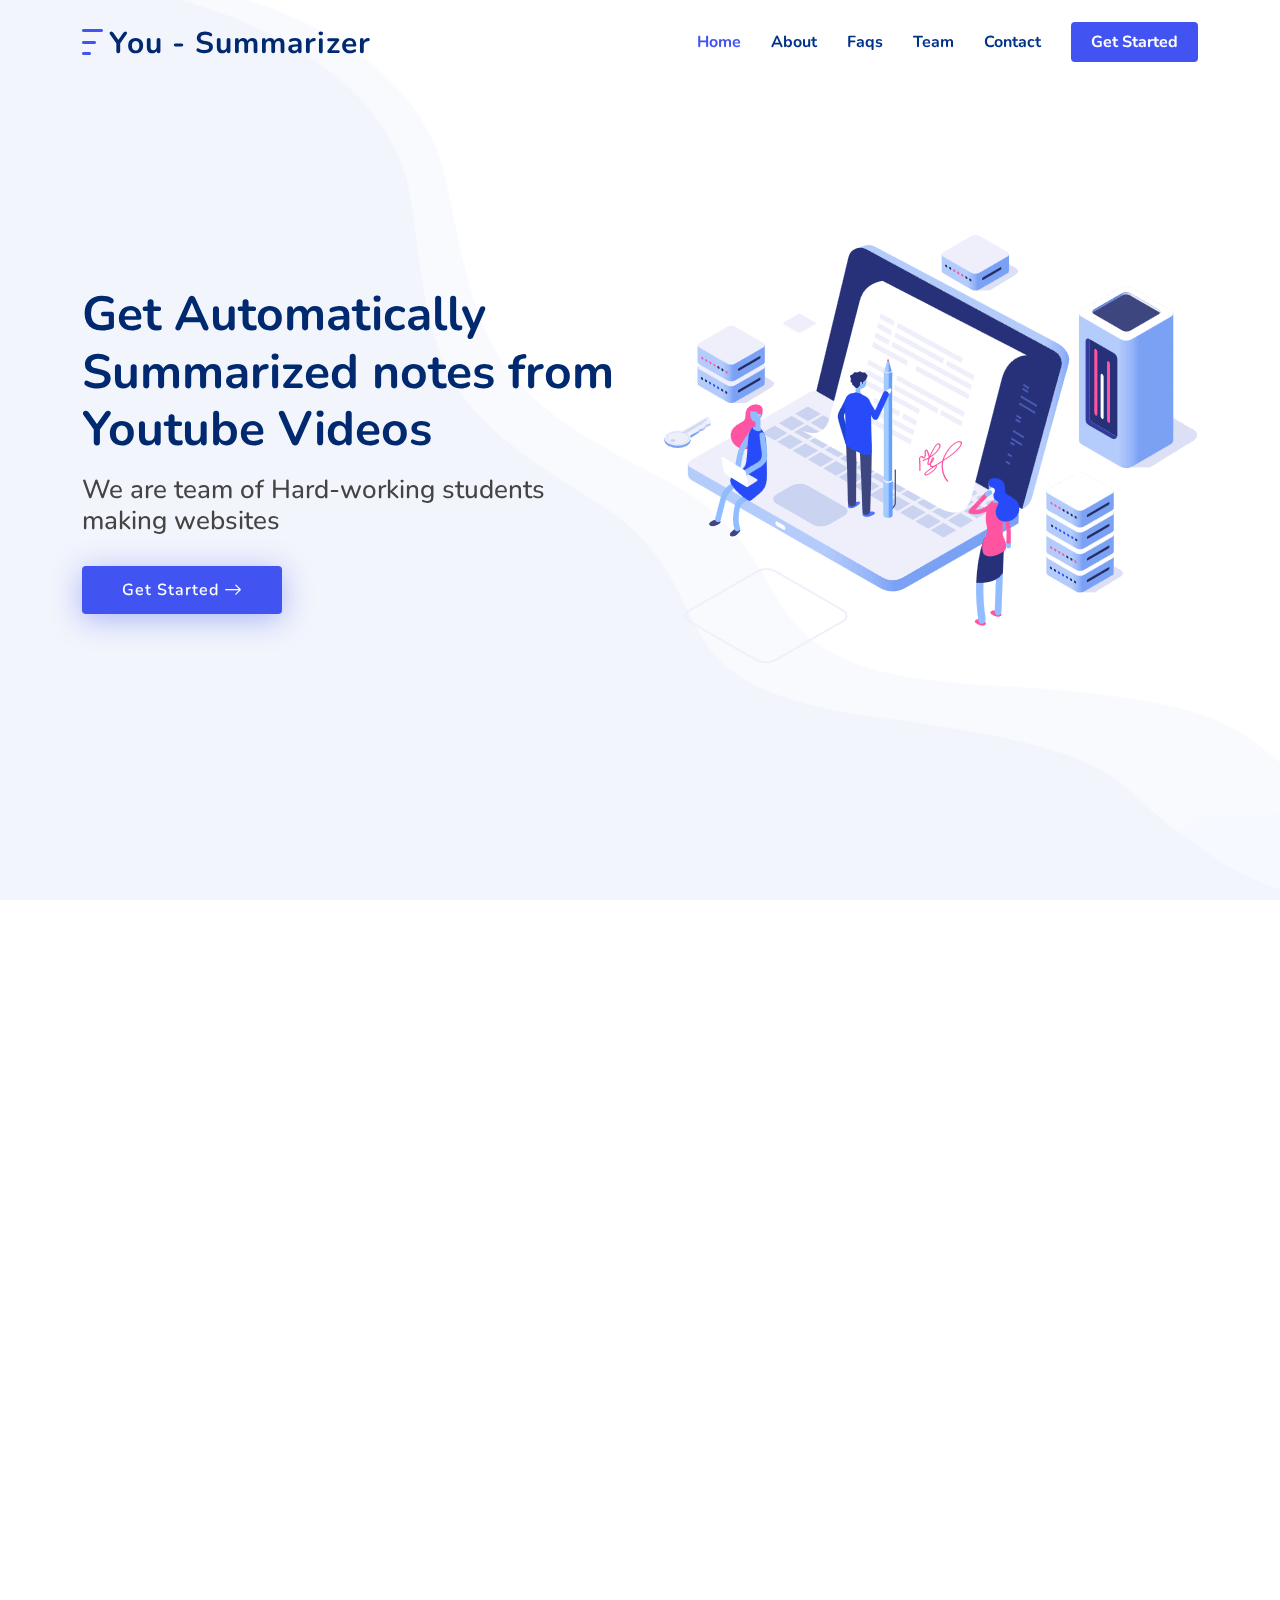
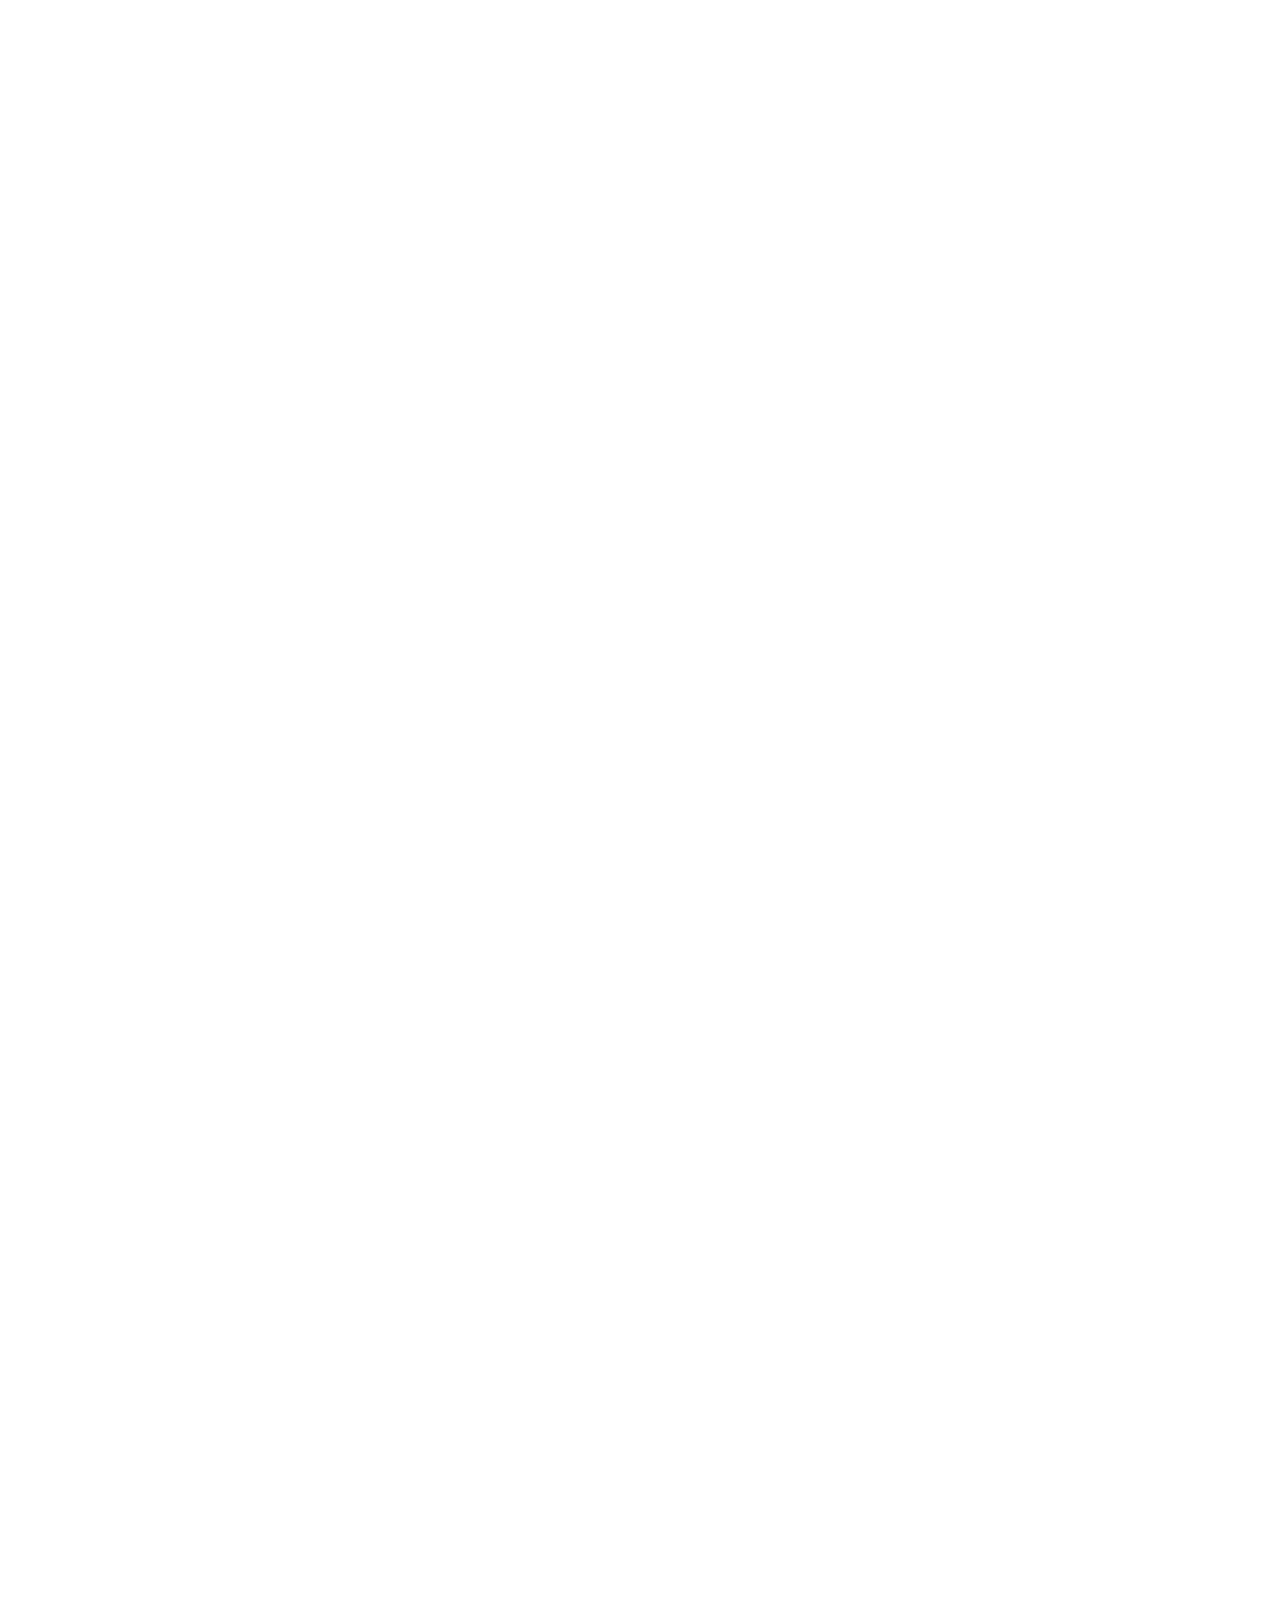
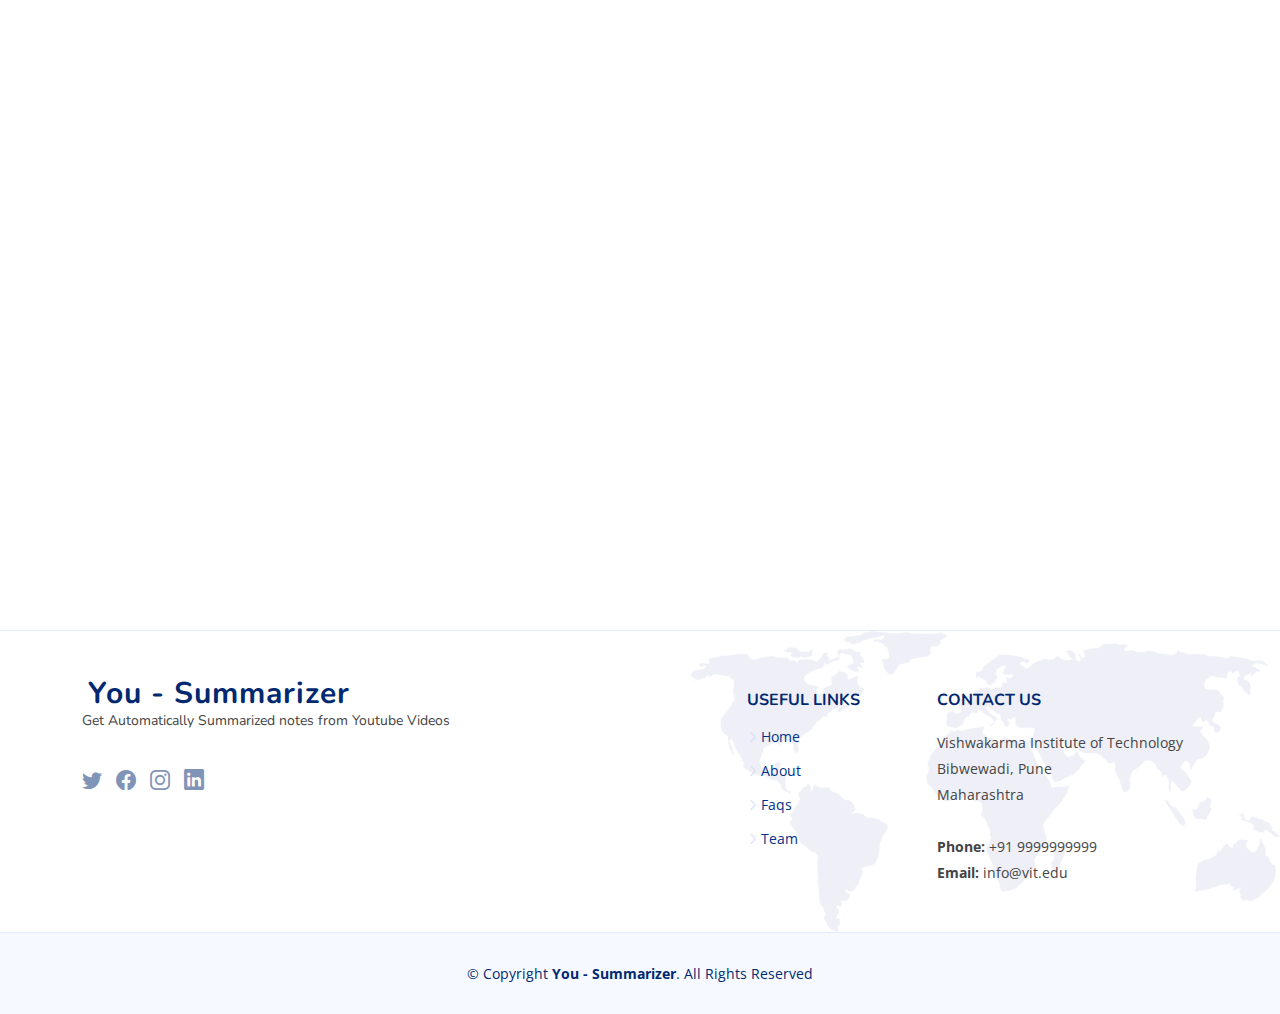
==== templates/index.html @ 644939af "Removed php" ====
<!DOCTYPE html>
<html lang="en">

<head>
  <meta charset="utf-8">
  <meta content="width=device-width, initial-scale=1.0" name="viewport">

  <title>You Summarizer</title>
  <meta content="" name="description">

  <meta content="" name="keywords">

  <!-- Favicons -->
  <link href="../static/assets/img/favicon.png" rel="icon">
  <link href="../static/assets/img/apple-touch-icon.png" rel="apple-touch-icon">

  <!-- Google Fonts -->
  <link href="https://fonts.googleapis.com/css?family=Open+Sans:300,300i,400,400i,600,600i,700,700i|Nunito:300,300i,400,400i,600,600i,700,700i|Poppins:300,300i,400,400i,500,500i,600,600i,700,700i" rel="stylesheet">

  <!-- Vendor CSS Files -->
  <link href="../static/assets/vendor/bootstrap/css/bootstrap.min.css" rel="stylesheet">
  <link href="../static/assets/vendor/bootstrap-icons/bootstrap-icons.css" rel="stylesheet">
  <link href="../static/assets/vendor/aos/aos.css" rel="stylesheet">
  <link href="../static/assets/vendor/remixicon/remixicon.css" rel="stylesheet">
  <link href="../static/assets/vendor/swiper/swiper-bundle.min.css" rel="stylesheet">
  <link href="../static/assets/vendor/glightbox/css/glightbox.min.css" rel="stylesheet">

  <!-- Template Main CSS File -->
  <link href="../static/assets/css/style.css" rel="stylesheet">

</head>

<body>

  <!-- ======= Header ======= -->
  <header id="header" class="header fixed-top">
    <div class="container-fluid container-xl d-flex align-items-center justify-content-between">

      <a href="index.html" class="logo d-flex align-items-center">
        <img src="../static/assets/img/logo.png" alt="">
        <span>You - Summarizer</span>
      </a>

      <nav id="navbar" class="navbar">
        <ul>
          <li><a class="nav-link scrollto active" href="#hero">Home</a></li>
          <li><a class="nav-link scrollto" href="#about">About</a></li>
          <li><a class="nav-link scrollto" href="#faq">Faqs</a></li>
          <li><a class="nav-link scrollto" href="#team">Team</a></li>
          <li><a class="nav-link scrollto" href="#contact">Contact</a></li>
          <li><a class="getstarted" href="/login-page">Get Started</a></li>
        </ul>
        <i class="bi bi-list mobile-nav-toggle"></i>
      </nav><!-- .navbar -->

    </div>
  </header><!-- End Header -->

  <!-- ======= Hero Section ======= -->
  <section id="hero" class="hero d-flex align-items-center">

    <div class="container">
      <div class="row">
        <div class="col-lg-6 d-flex flex-column justify-content-center">
          <h1 data-aos="fade-up">Get Automatically Summarized notes from Youtube Videos</h1>
          <h2 data-aos="fade-up" data-aos-delay="400">We are team of Hard-working students making websites</h2>
          <div data-aos="fade-up" data-aos-delay="600">
            <div class="text-center text-lg-start">
              <a href="#about" class="btn-get-started scrollto d-inline-flex align-items-center justify-content-center align-self-center">
                <span>Get Started</span>
                <i class="bi bi-arrow-right"></i>
              </a>
            </div>
          </div>
        </div>
        <div class="col-lg-6 hero-img" data-aos="zoom-out" data-aos-delay="200">
          <img src="../static/assets/img/hero-img.png" class="img-fluid" alt="">
        </div>
      </div>
    </div>

  </section><!-- End Hero -->

  <main id="main">

    <!-- ======= Values Section ======= -->
    <section id="about" class="values">

      <div class="container" data-aos="fade-up">

        <header class="section-header">
          <h2>About</h2>
          <p>How is it done</p>
        </header>

        <div class="row">

          <div class="col-lg-4">
            <div class="box" data-aos="fade-up" data-aos-delay="200">
              <img src="../static/assets/img/values-1.png" class="img-fluid" alt="">
              <h3>Login to your account</h3>
              <p><b>Easy and Secure.</b> Sign up if you are a new user!</p>
            </div>
          </div>
          <div class="col-lg-4 mt-4 mt-lg-0">
            <div class="box" data-aos="fade-up" data-aos-delay="400">
              <img src="../static/assets/img/values-2.png" class="img-fluid" alt="">
              <h3>Copy and Paste desired URL</h3>
              <p>Select any desired <b>Youtube Video</b> and just paste on the <b>Dashboard</b></p>
            </div>
          </div>

          <div class="col-lg-4 mt-4 mt-lg-0">
            <div class="box" data-aos="fade-up" data-aos-delay="600">
              <img src="../static/assets/img/values-3.png" class="img-fluid" alt="">
              <h3>Get Summarized notes on a click</h3>
              <p>Just a click away from getting <b>Summarized notes</b> from Youtube videos using <b>AI Technology!</b></p>
            </div>
          </div>

        </div>

      </div>

    </section><!-- End Values Section -->

    <!-- ======= Counts Section ======= -->
    <section id="counts" class="counts">
      <div class="container" data-aos="fade-up">

        <div class="row gy-4">

          <div class="col-lg-6 col-md-6">
            <div class="count-box" style="padding-left: 180px;">
              <i class="bi bi-emoji-smile"></i>
              <div>
                <span data-purecounter-start="0" data-purecounter-end="232" data-purecounter-duration="1" class="purecounter"></span>
                <p>No of Users</p>
              </div>
            </div>
          </div>

          <div class="col-lg-6 col-md-6">
            <div class="count-box" style="padding-left: 180px;">
              <i class="bi bi-journal-richtext" style="color: #ee6c20;"></i>
              <div>
                <span data-purecounter-start="0" data-purecounter-end="521" data-purecounter-duration="1" class="purecounter"></span>
                <p>No of PDFs Generated</p>
              </div>
            </div>
          </div>



        </div>

      </div>
    </section><!-- End Counts Section -->
    <!-- ======= F.A.Q Section ======= -->
    <section id="faq" class="faq">

      <div class="container" data-aos="fade-up">

        <header class="section-header">
          <h2>F.A.Q</h2>
          <p>Frequently Asked Questions</p>
        </header>

        <div class="row">
          <div class="col-lg-6">
            <!-- F.A.Q List 1-->
            <div class="accordion accordion-flush" id="faqlist1">
              <div class="accordion-item">
                <h2 class="accordion-header">
                  <button class="accordion-button collapsed" type="button" data-bs-toggle="collapse" data-bs-target="#faq-content-1">
                    Non consectetur a erat nam at lectus urna duis?
                  </button>
                </h2>
                <div id="faq-content-1" class="accordion-collapse collapse" data-bs-parent="#faqlist1">
                  <div class="accordion-body">
                    Feugiat pretium nibh ipsum consequat. Tempus iaculis urna id volutpat lacus laoreet non curabitur gravida. Venenatis lectus magna fringilla urna porttitor rhoncus dolor purus non.
                  </div>
                </div>
              </div>

              <div class="accordion-item">
                <h2 class="accordion-header">
                  <button class="accordion-button collapsed" type="button" data-bs-toggle="collapse" data-bs-target="#faq-content-2">
                    Feugiat scelerisque varius morbi enim nunc faucibus a pellentesque?
                  </button>
                </h2>
                <div id="faq-content-2" class="accordion-collapse collapse" data-bs-parent="#faqlist1">
                  <div class="accordion-body">
                    Dolor sit amet consectetur adipiscing elit pellentesque habitant morbi. Id interdum velit laoreet id donec ultrices. Fringilla phasellus faucibus scelerisque eleifend donec pretium. Est pellentesque elit ullamcorper dignissim. Mauris ultrices eros in cursus turpis massa tincidunt dui.
                  </div>
                </div>
              </div>


            </div>
          </div>

          <div class="col-lg-6">

            <!-- F.A.Q List 2-->
            <div class="accordion accordion-flush" id="faqlist2">

              <div class="accordion-item">
                <h2 class="accordion-header">
                  <button class="accordion-button collapsed" type="button" data-bs-toggle="collapse" data-bs-target="#faq2-content-1">
                    Ac odio tempor orci dapibus. Aliquam eleifend mi in nulla?
                  </button>
                </h2>
                <div id="faq2-content-1" class="accordion-collapse collapse" data-bs-parent="#faqlist2">
                  <div class="accordion-body">
                    Dolor sit amet consectetur adipiscing elit pellentesque habitant morbi. Id interdum velit laoreet id donec ultrices. Fringilla phasellus faucibus scelerisque eleifend donec pretium. Est pellentesque elit ullamcorper dignissim. Mauris ultrices eros in cursus turpis massa tincidunt dui.
                  </div>
                </div>
              </div>

              <div class="accordion-item">
                <h2 class="accordion-header">
                  <button class="accordion-button collapsed" type="button" data-bs-toggle="collapse" data-bs-target="#faq2-content-2">
                    Tempus quam pellentesque nec nam aliquam sem et tortor consequat?
                  </button>
                </h2>
                <div id="faq2-content-2" class="accordion-collapse collapse" data-bs-parent="#faqlist2">
                  <div class="accordion-body">
                    Molestie a iaculis at erat pellentesque adipiscing commodo. Dignissim suspendisse in est ante in. Nunc vel risus commodo viverra maecenas accumsan. Sit amet nisl suscipit adipiscing bibendum est. Purus gravida quis blandit turpis cursus in
                  </div>
                </div>
              </div>


            </div>
          </div>

        </div>

      </div>

    </section><!-- End F.A.Q Section -->


    <!-- ======= Team Section ======= -->
    <section id="team" class="team">

      <div class="container" data-aos="fade-up">

        <header class="section-header">
          <h2>Team</h2>
          <p>Our hard working team</p>
        </header>

        <div class="row gy-4">

          <div class=" col-lg-4 col-md-6 d-flex align-items-stretch" data-aos="fade-up" data-aos-delay="100">
            <div class="member" style="height: 350px;">
              <div class="member-img" style=" height: 300px;">
                <img src="../static/assets/img/team/Shriram.jpg" class="img-fluid" alt="">
                <div class="social">
                  <a href=""><i class="bi bi-twitter"></i></a>
                  <a href=""><i class="bi bi-facebook"></i></a>
                  <a href=""><i class="bi bi-instagram"></i></a>
                  <a href=""><i class="bi bi-linkedin"></i></a>
                </div>
              </div>
              <div class="member-info">
                <h4>Prof. Manik Dhore</h4>
              </div>
            </div>
          </div>

          <div class=" col-lg-4 col-md-6 d-flex align-items-stretch" data-aos="fade-up" data-aos-delay="100">
            <div class="member" style="height: 350px;">
              <div class="member-img" style=" height: 300px;">
                <img src="../static/assets/img/team/Shriram.jpg" class="img-fluid" alt="">
                <div class="social">
                  <a href=""><i class="bi bi-twitter"></i></a>
                  <a href=""><i class="bi bi-facebook"></i></a>
                  <a href=""><i class="bi bi-instagram"></i></a>
                  <a href=""><i class="bi bi-linkedin"></i></a>
                </div>
              </div>
              <div class="member-info">
                <h4>Aditya Pangaonkar</h4>
              </div>
            </div>
          </div>
          <div class=" col-lg-4 col-md-6 d-flex align-items-stretch" data-aos="fade-up" data-aos-delay="100">
            <div class="member" style="height: 350px;">
              <div class="member-img" style=" height: 300px;">
                <img src="../static/assets/img/team/Shriram.jpg" class="img-fluid" alt="">
                <div class="social">
                  <a href=""><i class="bi bi-twitter"></i></a>
                  <a href=""><i class="bi bi-facebook"></i></a>
                  <a href=""><i class="bi bi-instagram"></i></a>
                  <a href=""><i class="bi bi-linkedin"></i></a>
                </div>
              </div>
              <div class="member-info">
                <h4>Balaji Padamwar</h4>
              </div>
            </div>
          </div>
          <div class="col-lg-4 col-md-6 d-flex align-items-stretch" data-aos="fade-up" data-aos-delay="100">
            <div class="member" style="height: 350px;">
              <div class="member-img" style=" height: 300px;">
                <img src="../static/assets/img/team/Shriram.jpg" class="img-fluid" alt="">
                <div class="social">
                  <a href=""><i class="bi bi-twitter"></i></a>
                  <a href=""><i class="bi bi-facebook"></i></a>
                  <a href=""><i class="bi bi-instagram"></i></a>
                  <a href=""><i class="bi bi-linkedin"></i></a>
                </div>
              </div>
              <div class="member-info">
                <h4>Kishan Partani</h4>
              </div>
            </div>
          </div>
          <div class=" col-lg-4 col-md-6 d-flex align-items-stretch" data-aos="fade-up" data-aos-delay="100">
            <div class="member" style="height: 350px;">
              <div class="member-img" style=" height: 300px;">
                <img src="../static/assets/img/team/Shriram.jpg" class="img-fluid" alt="">
                <div class="social">
                  <a href=""><i class="bi bi-twitter"></i></a>
                  <a href=""><i class="bi bi-facebook"></i></a>
                  <a href=""><i class="bi bi-instagram"></i></a>
                  <a href=""><i class="bi bi-linkedin"></i></a>
                </div>
              </div>
              <div class="member-info">
                <h4>Shriram Pareek</h4>
              </div>
            </div>
          </div>

          <div class=" col-lg-4 col-md-6 d-flex align-items-stretch" data-aos="fade-up" data-aos-delay="100">
            <div class="member" style="height: 350px;">
              <div class="member-img" style=" height: 300px;">
                <img src="../static/assets/img/team/Shriram.jpg" class="img-fluid" alt="">
                <div class="social">
                  <a href=""><i class="bi bi-twitter"></i></a>
                  <a href=""><i class="bi bi-facebook"></i></a>
                  <a href=""><i class="bi bi-instagram"></i></a>
                  <a href=""><i class="bi bi-linkedin"></i></a>
                </div>
              </div>
              <div class="member-info">
                <h4>Tejas Pradhan</h4>
              </div>
            </div>
          </div>
        </div>

      </div>



    </section><!-- End Team Section -->



    <!-- ======= Contact Section ======= -->
    <section id="contact" class="contact">

      <div class="container" data-aos="fade-up">

        <header class="section-header">
          <h2>Contact</h2>
          <p>Contact Us</p>
        </header>

        <div class="row gy-4">

          <div class="col-lg-6">

            <div class="row gy-4">
              <div class="col-md-6">
                <div class="info-box">
                  <i class="bi bi-geo-alt"></i>
                  <h3>Address</h3>
                  <p>Vishwakarma Institute of Technology,<br>Bibwewadi, Pune</p>
                </div>
              </div>
              <div class="col-md-6">
                <div class="info-box">
                  <i class="bi bi-telephone"></i>
                  <h3>Call Us</h3>
                  <p>+91 9999999999<br>+91 8888888888</p>
                </div>
              </div>
              <div class="col-md-6">
                <div class="info-box">
                  <i class="bi bi-envelope"></i>
                  <h3>Email Us</h3>
                  <p>info@vit.edu<br>contact@vit.edu</p>
                </div>
              </div>
              <div class="col-md-6">
                <div class="info-box">
                  <i class="bi bi-clock"></i>
                  <h3>Open Hours</h3>
                  <p>Monday - Friday<br>9:00AM - 05:00PM</p>
                </div>
              </div>
            </div>

          </div>

          <div class="col-lg-6">
            <form class="email-form">
              <div class="row gy-4">

                <div class="col-md-6">
                  <input type="text" name="name" class="form-control" placeholder="Your Name" required>
                </div>

                <div class="col-md-6 ">
                  <input type="email" class="form-control" name="email" placeholder="Your Email" required>
                </div>

                <div class="col-md-12">
                  <input type="text" class="form-control" name="subject" placeholder="Subject" required>
                </div>

                <div class="col-md-12">
                  <textarea class="form-control" name="message" rows="6" placeholder="Message" required></textarea>
                </div>

                <div class="col-md-12 text-center">
                  <div class="loading">Loading</div>
                  <div class="error-message"></div>
                  <div class="sent-message">Your message has been sent. Thank you!</div>

                  <button type="submit">Send Message</button>
                </div>

              </div>
            </form>

          </div>

        </div>

      </div>

    </section><!-- End Contact Section -->

  </main><!-- End #main -->

  <!-- ======= Footer ======= -->
  <footer id="footer" class="footer">



    <div class="footer-top">
      <div class="container">
        <div class="row gy-4">
          <div class="col-lg-5 col-md-12 footer-info">
            <a href="index.html" class="logo d-flex align-items-center">
              <img src="assets/img/logo.png" alt="">
              <span>You - Summarizer</span>
            </a>
            <p>Get Automatically Summarized notes from Youtube Videos</p>
            <br>
            <div class="social-links mt-3">
              <a href="#" class="twitter"><i class="bi bi-twitter"></i></a>
              <a href="#" class="facebook"><i class="bi bi-facebook"></i></a>
              <a href="#" class="instagram"><i class="bi bi-instagram bx bxl-instagram"></i></a>
              <a href="#" class="linkedin"><i class="bi bi-linkedin bx bxl-linkedin"></i></a>
            </div>
          </div>

          <div class="col-lg-2 col-6 footer-links" style=" margin-left: 190px; ">
            <h4>Useful Links</h4>
            <ul>
              <li><i class="bi bi-chevron-right"></i> <a href="#hero">Home</a></li>
              <li><i class="bi bi-chevron-right"></i> <a href="#about">About</a></li>
              <li><i class="bi bi-chevron-right"></i> <a href="#faq">Faqs</a></li>
              <li><i class="bi bi-chevron-right"></i> <a href="#team">Team</a></li>
            </ul>
          </div>


          <div class="col-lg-3 col-md-12 footer-contact text-center text-md-start">
            <h4>Contact Us</h4>
            <p>
              Vishwakarma Institute of Technology <br>
              Bibwewadi, Pune<br>
              Maharashtra <br><br>
              <strong>Phone:</strong> +91 9999999999<br>
              <strong>Email:</strong> info@vit.edu<br>
            </p>

          </div>

        </div>
      </div>
    </div>

    <div class="container">
      <div class="copyright">
        &copy; Copyright <strong><span>You - Summarizer</span></strong>. All Rights Reserved
      </div>
    </div>
  </footer><!-- End Footer -->

  <a href="#" class="back-to-top d-flex align-items-center justify-content-center"><i class="bi bi-arrow-up-short"></i></a>

  <!-- Vendor JS Files -->
  <script src="../static/assets/vendor/bootstrap/js/bootstrap.bundle.js"></script>
  <script src="../static/assets/vendor/aos/aos.js"></script>
  <script src="../static/assets/vendor/swiper/swiper-bundle.min.js"></script>
  <script src="../static/assets/vendor/purecounter/purecounter.js"></script>
  <script src="../static/assets/vendor/isotope-layout/isotope.pkgd.min.js"></script>
  <script src="../static/assets/vendor/glightbox/js/glightbox.min.js"></script>

  <!-- Template Main JS File -->
  <script src="../static/assets/js/main.js"></script>

</body>

</html>
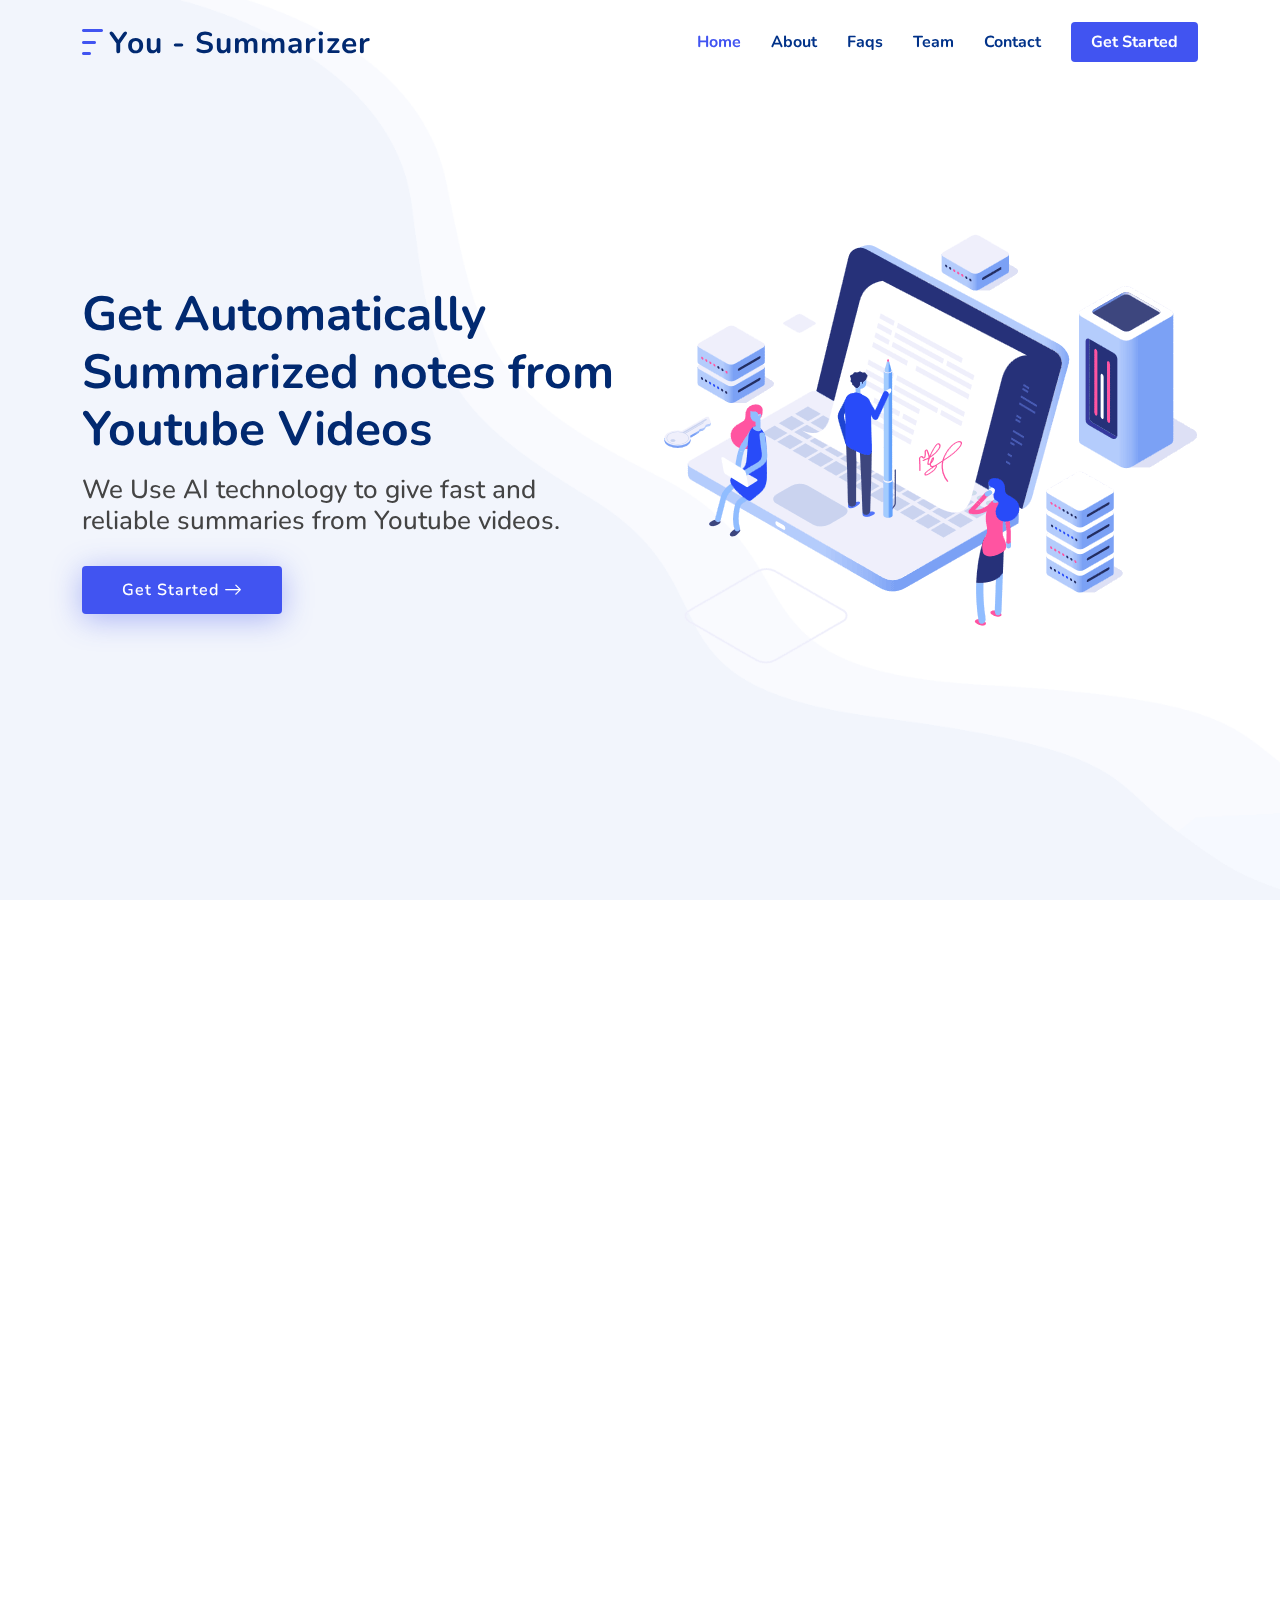
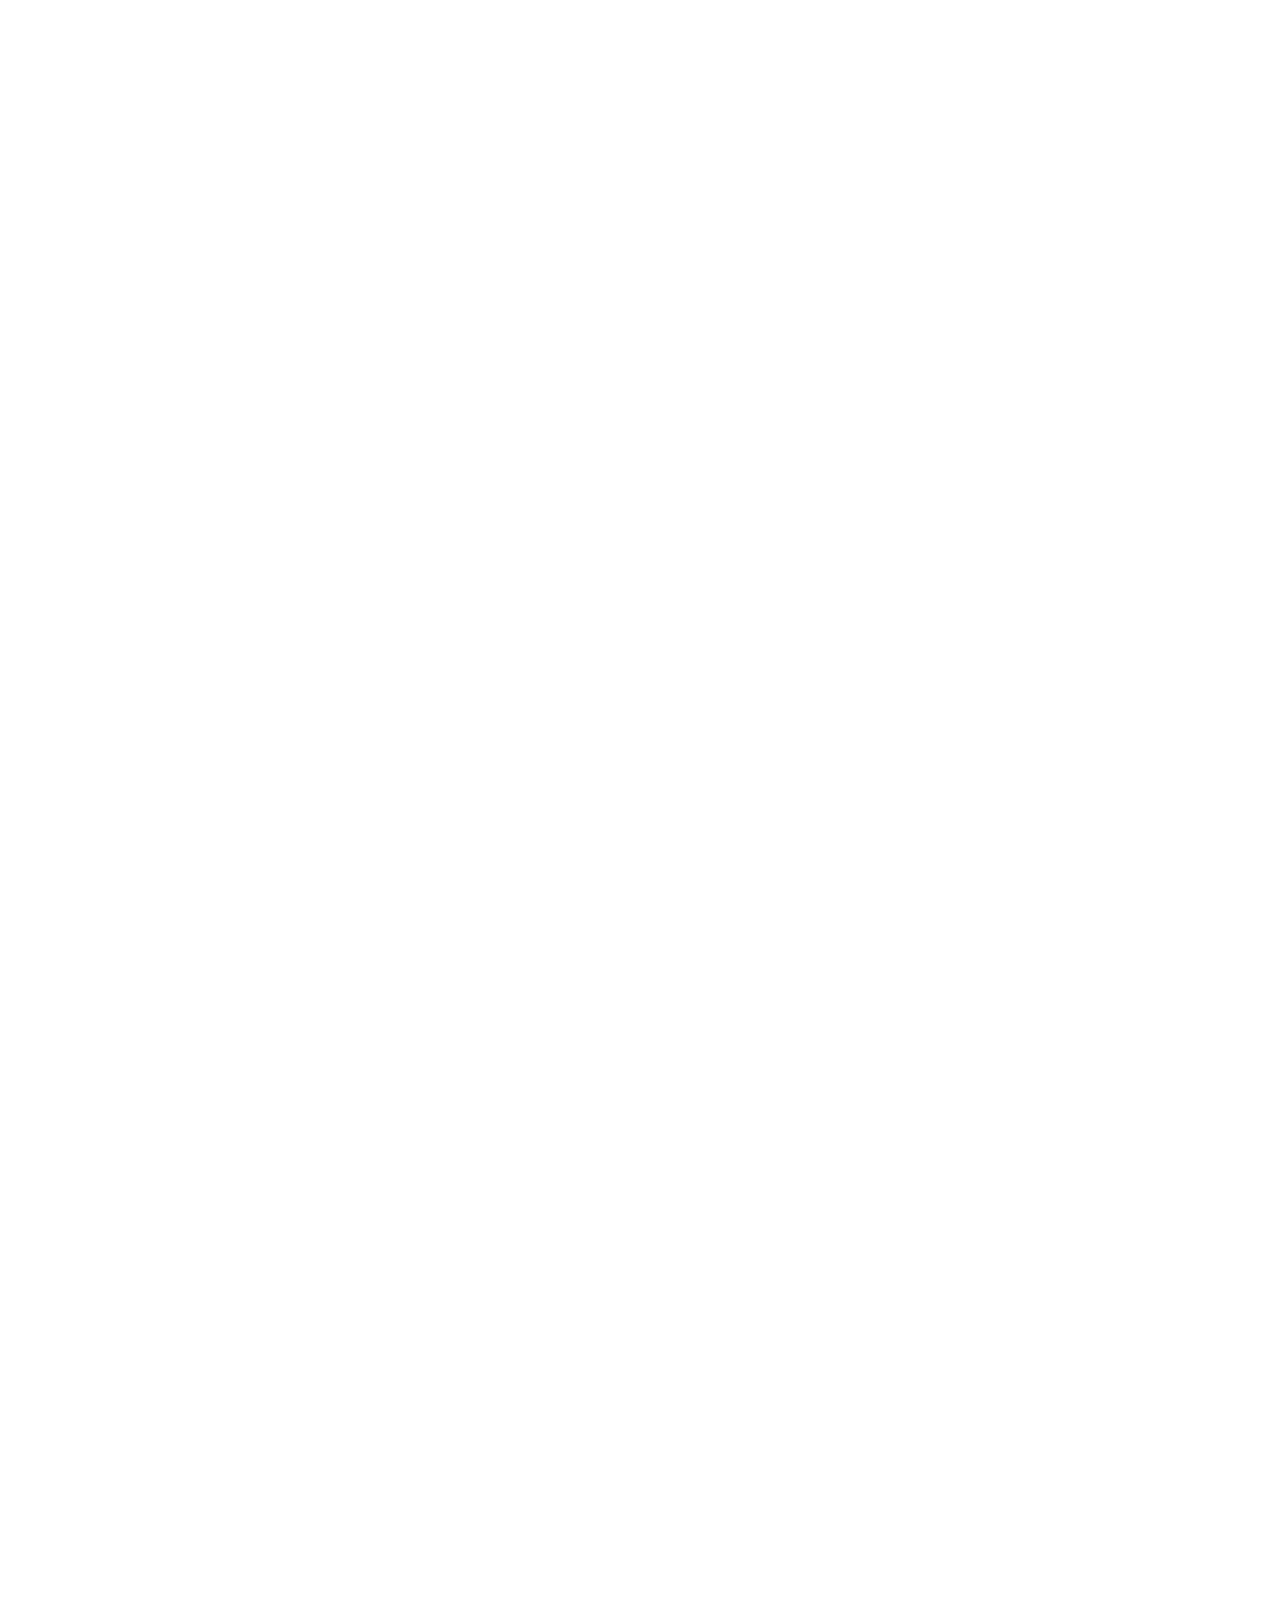
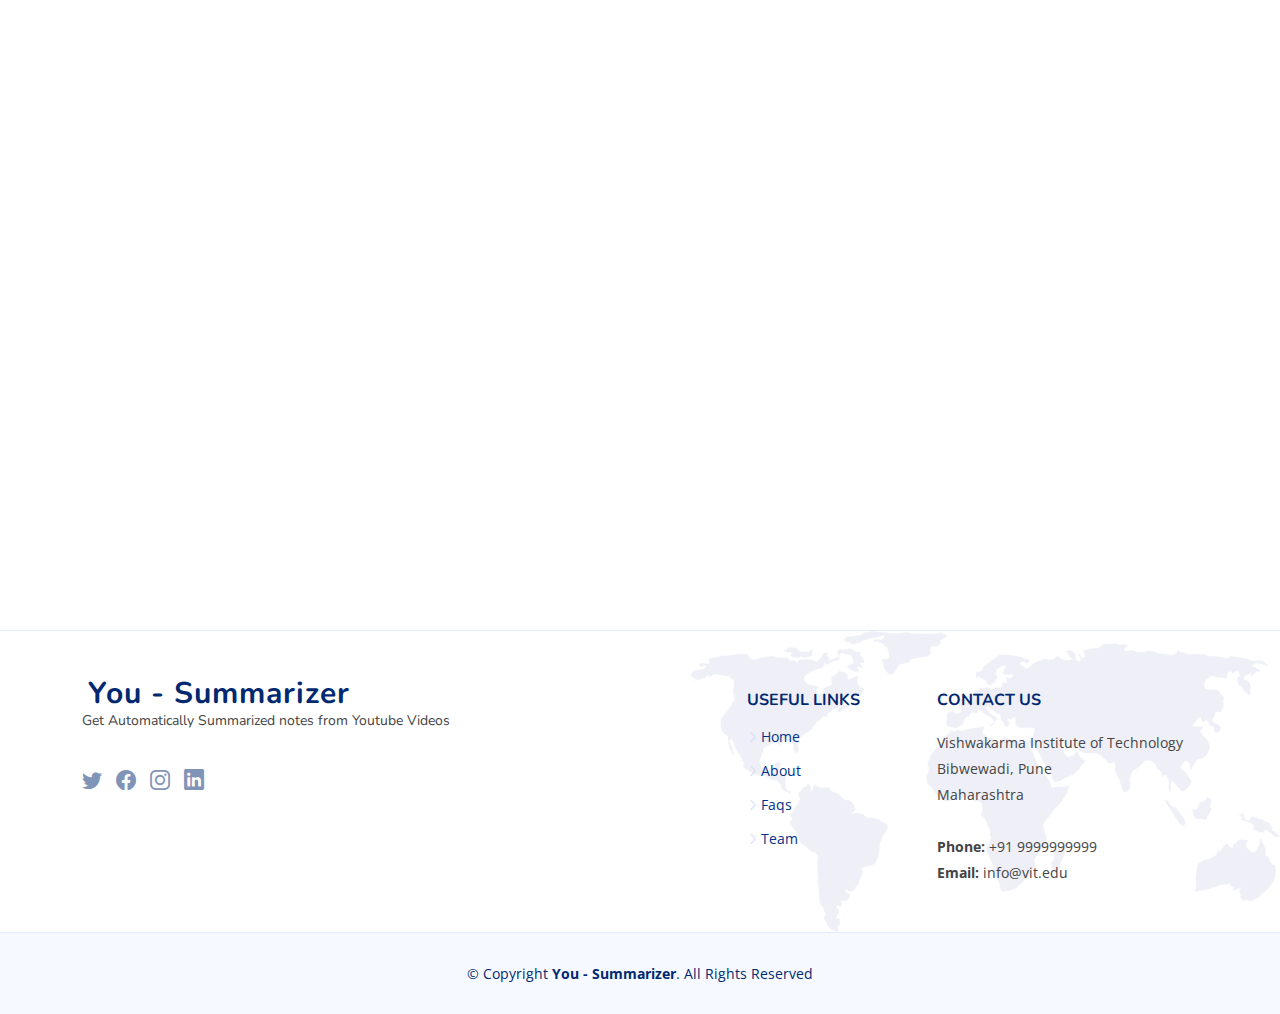
==== commit d3149770: "changes done" ====
--- a/templates/index.html
+++ b/templates/index.html
@@ -12,7 +12,7 @@
   <meta content="" name="keywords">
 
   <!-- Favicons -->
-  <link href="../static/assets/img/favicon.png" rel="icon">
+  <link href="../static/assets/img/icon.jpeg" rel="icon">
   <link href="../static/assets/img/apple-touch-icon.png" rel="apple-touch-icon">
 
   <!-- Google Fonts -->
@@ -37,7 +37,7 @@
   <header id="header" class="header fixed-top">
     <div class="container-fluid container-xl d-flex align-items-center justify-content-between">
 
-      <a href="index.html" class="logo d-flex align-items-center">
+      <a href="/" class="logo d-flex align-items-center">
         <img src="../static/assets/img/logo.png" alt="">
         <span>You - Summarizer</span>
       </a>
@@ -49,7 +49,7 @@
           <li><a class="nav-link scrollto" href="#faq">Faqs</a></li>
           <li><a class="nav-link scrollto" href="#team">Team</a></li>
           <li><a class="nav-link scrollto" href="#contact">Contact</a></li>
-          <li><a class="getstarted" href="/login-page">Get Started</a></li>
+          <li><a class="getstarted scrollto" href="/login-page">Get Started</a></li>
         </ul>
         <i class="bi bi-list mobile-nav-toggle"></i>
       </nav><!-- .navbar -->
@@ -64,10 +64,10 @@
       <div class="row">
         <div class="col-lg-6 d-flex flex-column justify-content-center">
           <h1 data-aos="fade-up">Get Automatically Summarized notes from Youtube Videos</h1>
-          <h2 data-aos="fade-up" data-aos-delay="400">We are team of Hard-working students making websites</h2>
+          <h2 data-aos="fade-up" data-aos-delay="400">We Use AI technology to give fast and reliable summaries from Youtube videos.</h2>
           <div data-aos="fade-up" data-aos-delay="600">
             <div class="text-center text-lg-start">
-              <a href="#about" class="btn-get-started scrollto d-inline-flex align-items-center justify-content-center align-self-center">
+              <a href="/login-page" class="btn-get-started scrollto d-inline-flex align-items-center justify-content-center align-self-center">
                 <span>Get Started</span>
                 <i class="bi bi-arrow-right"></i>
               </a>
@@ -250,11 +250,76 @@
 
         <header class="section-header">
           <h2>Team</h2>
-          <p>Our hard working team</p>
+          <p>Our team</p>
         </header>
 
         <div class="row gy-4">
 
+          <div class=" col-lg-4 col-md-6 d-flex align-items-stretch" data-aos="fade-up" data-aos-delay="100">
+            <div class="member" style="height: 350px;">
+              <div class="member-img" style=" height: 300px;">
+                <img src="../static/assets/img/team/sir.jpg" class="img-fluid" alt="">
+                <div class="social">
+                  <a href=""><i class="bi bi-twitter"></i></a>
+                  <a href=""><i class="bi bi-facebook"></i></a>
+                  <a href=""><i class="bi bi-instagram"></i></a>
+                  <a href=""><i class="bi bi-linkedin"></i></a>
+                </div>
+              </div>
+              <div class="member-info">
+                <h4>Prof. Manik Dhore</h4>
+              </div>
+            </div>
+          </div>
+
+          <div class=" col-lg-4 col-md-6 d-flex align-items-stretch" data-aos="fade-up" data-aos-delay="100">
+            <div class="member" style="height: 350px;">
+              <div class="member-img" style=" height: 300px;">
+                <img src="../static/assets/img/team/Aditya.jpg" class="img-fluid" alt="">
+                <div class="social">
+                  <a href=""><i class="bi bi-twitter"></i></a>
+                  <a href=""><i class="bi bi-facebook"></i></a>
+                  <a href=""><i class="bi bi-instagram"></i></a>
+                  <a href=""><i class="bi bi-linkedin"></i></a>
+                </div>
+              </div>
+              <div class="member-info">
+                <h4>Aditya Pangaonkar</h4>
+              </div>
+            </div>
+          </div>
+          <div class=" col-lg-4 col-md-6 d-flex align-items-stretch" data-aos="fade-up" data-aos-delay="100">
+            <div class="member" style="height: 350px;">
+              <div class="member-img" style=" height: 300px;">
+                <img src="../static/assets/img/team/Balaji.jpg" class="img-fluid" alt="">
+                <div class="social">
+                  <a href=""><i class="bi bi-twitter"></i></a>
+                  <a href=""><i class="bi bi-facebook"></i></a>
+                  <a href=""><i class="bi bi-instagram"></i></a>
+                  <a href=""><i class="bi bi-linkedin"></i></a>
+                </div>
+              </div>
+              <div class="member-info">
+                <h4>Balaji Padamwar</h4>
+              </div>
+            </div>
+          </div>
+          <div class="col-lg-4 col-md-6 d-flex align-items-stretch" data-aos="fade-up" data-aos-delay="100">
+            <div class="member" style="height: 350px;">
+              <div class="member-img" style=" height: 300px;">
+                <img src="../static/assets/img/team/Kishan.jpg" class="img-fluid" alt="">
+                <div class="social">
+                  <a href=""><i class="bi bi-twitter"></i></a>
+                  <a href=""><i class="bi bi-facebook"></i></a>
+                  <a href=""><i class="bi bi-instagram"></i></a>
+                  <a href=""><i class="bi bi-linkedin"></i></a>
+                </div>
+              </div>
+              <div class="member-info">
+                <h4>Kishan Partani</h4>
+              </div>
+            </div>
+          </div>
           <div class=" col-lg-4 col-md-6 d-flex align-items-stretch" data-aos="fade-up" data-aos-delay="100">
             <div class="member" style="height: 350px;">
               <div class="member-img" style=" height: 300px;">
@@ -267,7 +332,7 @@
                 </div>
               </div>
               <div class="member-info">
-                <h4>Prof. Manik Dhore</h4>
+                <h4>Shriram Pareek</h4>
               </div>
             </div>
           </div>
@@ -275,72 +340,7 @@
           <div class=" col-lg-4 col-md-6 d-flex align-items-stretch" data-aos="fade-up" data-aos-delay="100">
             <div class="member" style="height: 350px;">
               <div class="member-img" style=" height: 300px;">
-                <img src="../static/assets/img/team/Shriram.jpg" class="img-fluid" alt="">
-                <div class="social">
-                  <a href=""><i class="bi bi-twitter"></i></a>
-                  <a href=""><i class="bi bi-facebook"></i></a>
-                  <a href=""><i class="bi bi-instagram"></i></a>
-                  <a href=""><i class="bi bi-linkedin"></i></a>
-                </div>
-              </div>
-              <div class="member-info">
-                <h4>Aditya Pangaonkar</h4>
-              </div>
-            </div>
-          </div>
-          <div class=" col-lg-4 col-md-6 d-flex align-items-stretch" data-aos="fade-up" data-aos-delay="100">
-            <div class="member" style="height: 350px;">
-              <div class="member-img" style=" height: 300px;">
-                <img src="../static/assets/img/team/Shriram.jpg" class="img-fluid" alt="">
-                <div class="social">
-                  <a href=""><i class="bi bi-twitter"></i></a>
-                  <a href=""><i class="bi bi-facebook"></i></a>
-                  <a href=""><i class="bi bi-instagram"></i></a>
-                  <a href=""><i class="bi bi-linkedin"></i></a>
-                </div>
-              </div>
-              <div class="member-info">
-                <h4>Balaji Padamwar</h4>
-              </div>
-            </div>
-          </div>
-          <div class="col-lg-4 col-md-6 d-flex align-items-stretch" data-aos="fade-up" data-aos-delay="100">
-            <div class="member" style="height: 350px;">
-              <div class="member-img" style=" height: 300px;">
-                <img src="../static/assets/img/team/Shriram.jpg" class="img-fluid" alt="">
-                <div class="social">
-                  <a href=""><i class="bi bi-twitter"></i></a>
-                  <a href=""><i class="bi bi-facebook"></i></a>
-                  <a href=""><i class="bi bi-instagram"></i></a>
-                  <a href=""><i class="bi bi-linkedin"></i></a>
-                </div>
-              </div>
-              <div class="member-info">
-                <h4>Kishan Partani</h4>
-              </div>
-            </div>
-          </div>
-          <div class=" col-lg-4 col-md-6 d-flex align-items-stretch" data-aos="fade-up" data-aos-delay="100">
-            <div class="member" style="height: 350px;">
-              <div class="member-img" style=" height: 300px;">
-                <img src="../static/assets/img/team/Shriram.jpg" class="img-fluid" alt="">
-                <div class="social">
-                  <a href=""><i class="bi bi-twitter"></i></a>
-                  <a href=""><i class="bi bi-facebook"></i></a>
-                  <a href=""><i class="bi bi-instagram"></i></a>
-                  <a href=""><i class="bi bi-linkedin"></i></a>
-                </div>
-              </div>
-              <div class="member-info">
-                <h4>Shriram Pareek</h4>
-              </div>
-            </div>
-          </div>
-
-          <div class=" col-lg-4 col-md-6 d-flex align-items-stretch" data-aos="fade-up" data-aos-delay="100">
-            <div class="member" style="height: 350px;">
-              <div class="member-img" style=" height: 300px;">
-                <img src="../static/assets/img/team/Shriram.jpg" class="img-fluid" alt="">
+                <img src="../static/assets/img/team/Tejas.jpg" class="img-fluid" alt="">
                 <div class="social">
                   <a href=""><i class="bi bi-twitter"></i></a>
                   <a href=""><i class="bi bi-facebook"></i></a>
@@ -411,7 +411,7 @@
           </div>
 
           <div class="col-lg-6">
-            <form class="email-form">
+            <form action="forms/contact.php" method="post" class="php-email-form">
               <div class="row gy-4">
 
                 <div class="col-md-6">
@@ -431,11 +431,7 @@
                 </div>
 
                 <div class="col-md-12 text-center">
-                  <div class="loading">Loading</div>
-                  <div class="error-message"></div>
-                  <div class="sent-message">Your message has been sent. Thank you!</div>
-
-                  <button type="submit">Send Message</button>
+                  <button type="submit" class="btn btn-primary">Send Message</button>
                 </div>
 
               </div>
@@ -460,7 +456,7 @@
       <div class="container">
         <div class="row gy-4">
           <div class="col-lg-5 col-md-12 footer-info">
-            <a href="index.html" class="logo d-flex align-items-center">
+            <a href="/" class="logo d-flex align-items-center">
               <img src="assets/img/logo.png" alt="">
               <span>You - Summarizer</span>
             </a>
@@ -513,6 +509,7 @@
   <!-- Vendor JS Files -->
   <script src="../static/assets/vendor/bootstrap/js/bootstrap.bundle.js"></script>
   <script src="../static/assets/vendor/aos/aos.js"></script>
+  <script src="../static/assets/vendor/php-email-form/validate.js"></script>
   <script src="../static/assets/vendor/swiper/swiper-bundle.min.js"></script>
   <script src="../static/assets/vendor/purecounter/purecounter.js"></script>
   <script src="../static/assets/vendor/isotope-layout/isotope.pkgd.min.js"></script>
@@ -523,4 +520,4 @@
 
 </body>
 
-</html>+</html>
